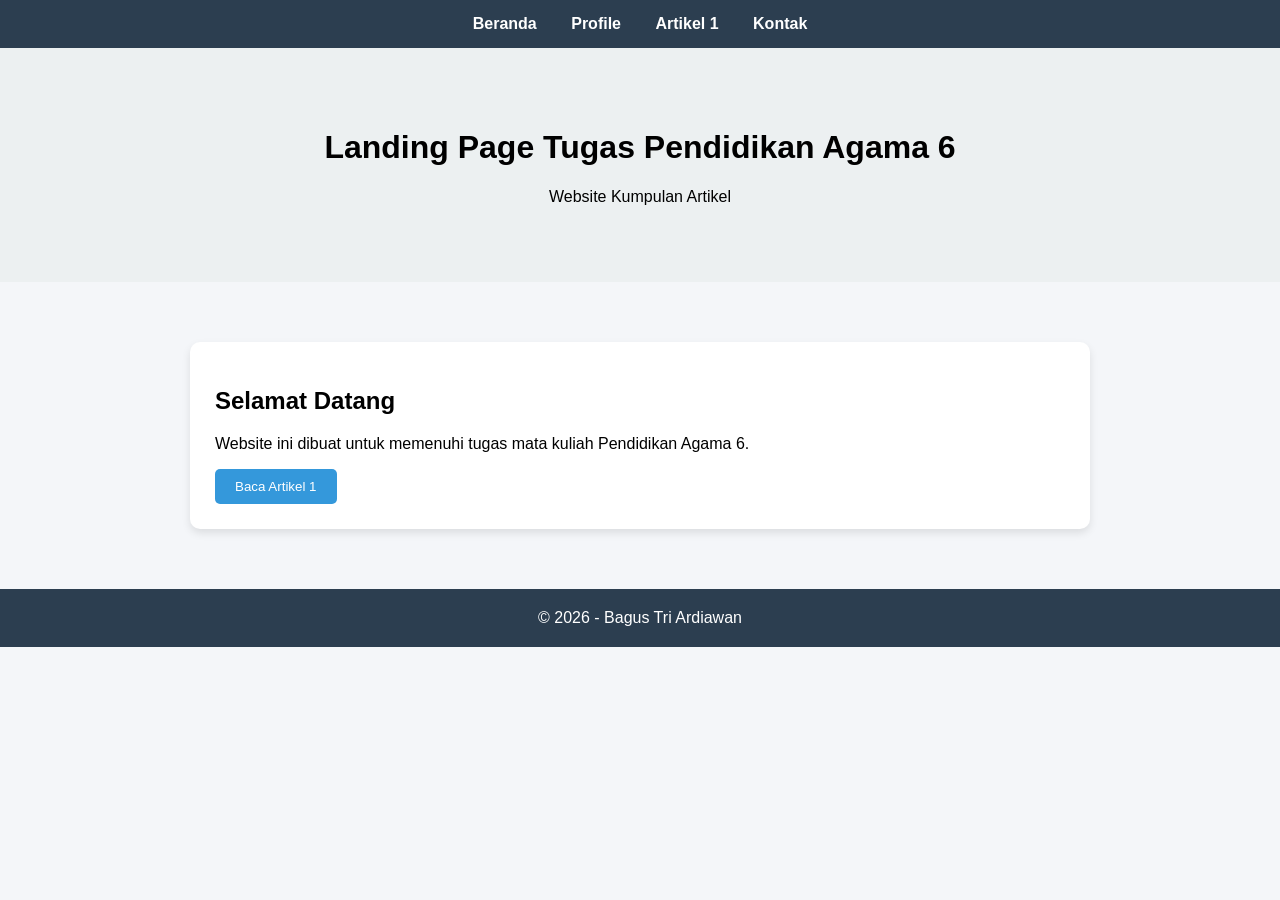
==== index.html @ aa397004 "Artikel pertama" ====
<!DOCTYPE html>
<html>
<head>
    <title>Landing Page Tugas Pendidikan Agama 6 </title>
    <link rel="stylesheet" href="style.css">
</head>
<body>

<nav>
    <a href="index.html">Beranda</a>
    <a href="profile.html">Profile</a>
    <a href="artikel1.html">Artikel 1</a>
    <a href="kontak.html">Kontak</a>
</nav>

<header>
    <h1>Landing Page Tugas Pendidikan Agama 6</h1>
    <p>Website Kumpulan Artikel</p>
</header>

<div class="container">
    <div class="card">
        <h2>Selamat Datang</h2>
        <p>
            Website ini dibuat untuk memenuhi tugas mata kuliah Pendidikan Agama 6.
        </p>
        <a href="artikel1.html">
            <button>Baca Artikel 1</button>
        </a>
    </div>
</div>

<footer>
    © 2026 - Bagus Tri Ardiawan
</footer>

</body>
</html>
---- style.css ----
body {
    margin: 0;
    font-family: Arial, sans-serif;
    background-color: #f4f6f9;
}

nav {
    background-color: #2c3e50;
    padding: 15px;
    text-align: center;
}

nav a {
    color: white;
    margin: 0 15px;
    text-decoration: none;
    font-weight: bold;
}

nav a:hover {
    color: #3498db;
}

header {
    text-align: center;
    padding: 60px 20px;
    background-color: #ecf0f1;
}

.container {
    max-width: 900px;
    margin: 40px auto;
    padding: 20px;
}

.card {
    background: white;
    padding: 25px;
    border-radius: 10px;
    box-shadow: 0 4px 8px rgba(0,0,0,0.1);
}

button {
    background-color: #3498db;
    color: white;
    padding: 10px 20px;
    border: none;
    border-radius: 5px;
    cursor: pointer;
}

button:hover {
    background-color: #2980b9;
}

footer {
    text-align: center;
    padding: 20px;
    background-color: #2c3e50;
    color: white;
    margin-top: 40px;
}

input, textarea {
    width: 100%;
    padding: 8px;
    margin-top: 5px;
    margin-bottom: 15px;
}
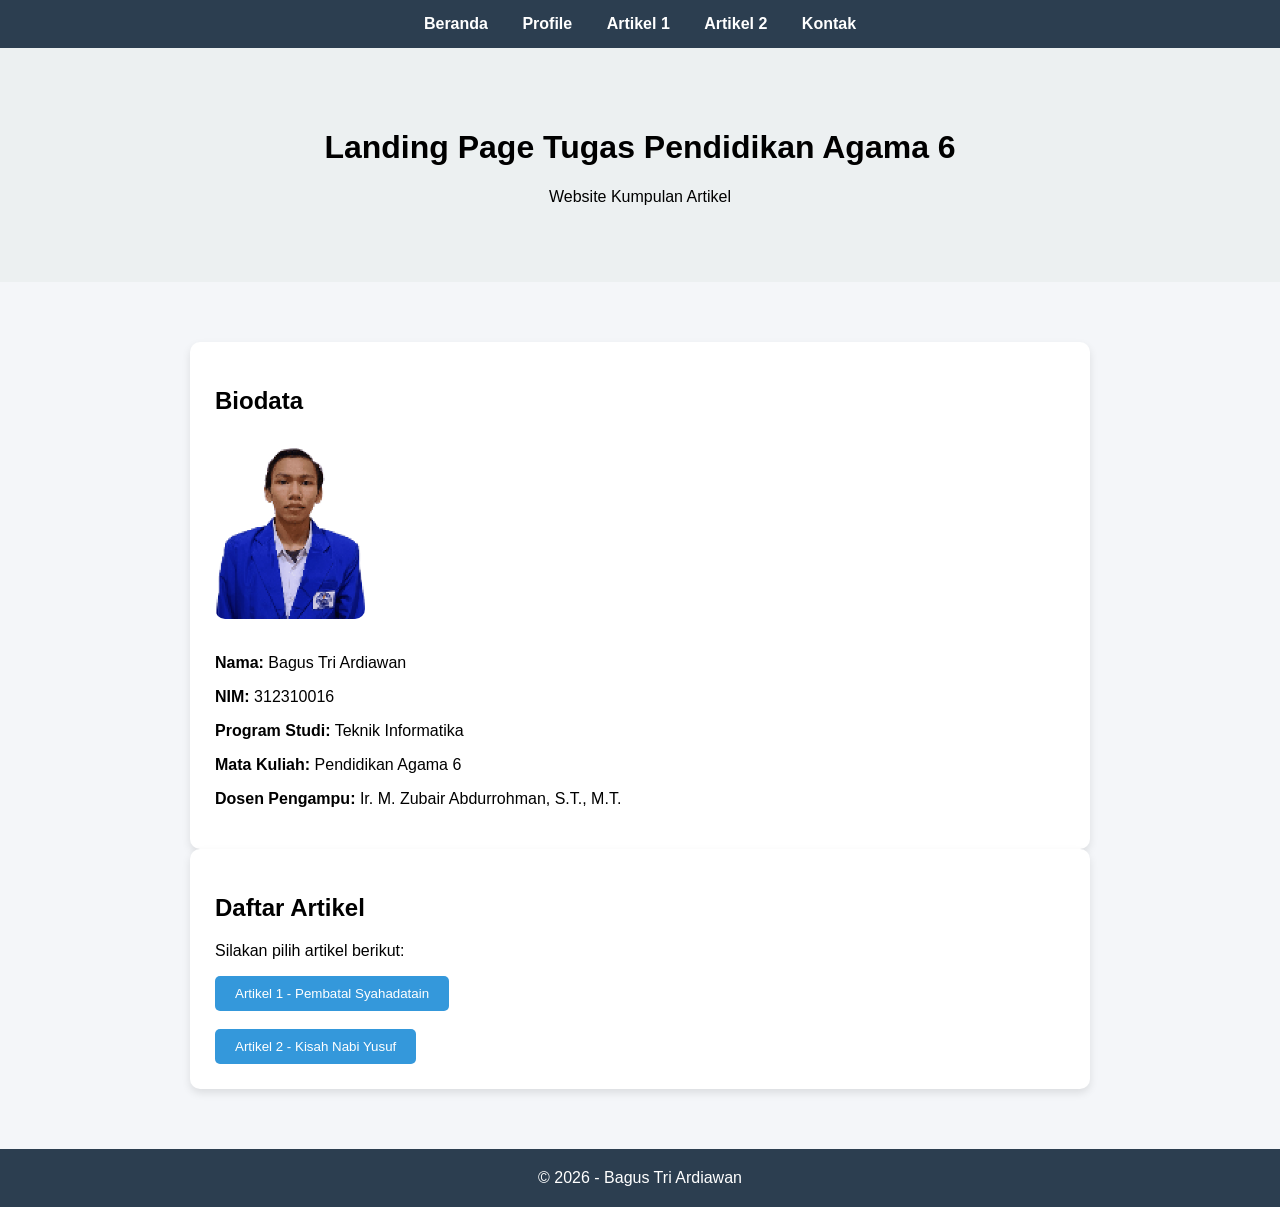
==== commit 67bb4005: "Tambahin artikel 2" ====
--- a/index.html
+++ b/index.html
@@ -1,7 +1,7 @@
 <!DOCTYPE html>
 <html>
 <head>
-    <title>Landing Page Tugas Pendidikan Agama 6 </title>
+    <title>Landing Page Tugas Pendidikan Agama 6</title>
     <link rel="stylesheet" href="style.css">
 </head>
 <body>
@@ -10,6 +10,7 @@
     <a href="index.html">Beranda</a>
     <a href="profile.html">Profile</a>
     <a href="artikel1.html">Artikel 1</a>
+    <a href="artikel2.html">Artikel 2</a>
     <a href="kontak.html">Kontak</a>
 </nav>
 
@@ -19,15 +20,41 @@
 </header>
 
 <div class="container">
+
+    <!-- Biodata WAJIB di halaman depan -->
     <div class="card">
-        <h2>Selamat Datang</h2>
-        <p>
-            Website ini dibuat untuk memenuhi tugas mata kuliah Pendidikan Agama 6.
-        </p>
+
+    <h2>Biodata</h2>
+
+    <!-- Foto Profil -->
+    <img src="bagusss.png" alt="Foto Profil" class="profile-img">
+
+    <p><strong>Nama:</strong> Bagus Tri Ardiawan</p>
+    <p><strong>NIM:</strong> 312310016</p>
+    <p><strong>Program Studi:</strong> Teknik Informatika</p>
+    <p><strong>Mata Kuliah:</strong> Pendidikan Agama 6</p>
+    <p><strong>Dosen Pengampu:</strong> Ir. M. Zubair Abdurrohman, S.T., M.T.</p>
+
+</div>
+
+    <!-- Daftar Artikel -->
+    <div class="card">
+        <h2>Daftar Artikel</h2>
+
+        <p>Silakan pilih artikel berikut:</p>
+
         <a href="artikel1.html">
-            <button>Baca Artikel 1</button>
+            <button>Artikel 1 - Pembatal Syahadatain</button>
         </a>
+
+        <br><br>
+
+        <a href="artikel2.html">
+            <button>Artikel 2 - Kisah Nabi Yusuf</button>
+        </a>
+
     </div>
+
 </div>
 
 <footer>
--- a/style.css
+++ b/style.css
@@ -66,4 +66,9 @@
     padding: 8px;
     margin-top: 5px;
     margin-bottom: 15px;
+}
+.profile-img {
+    width: 150px;
+    border-radius: 10px;
+    margin-bottom: 15px;
 }
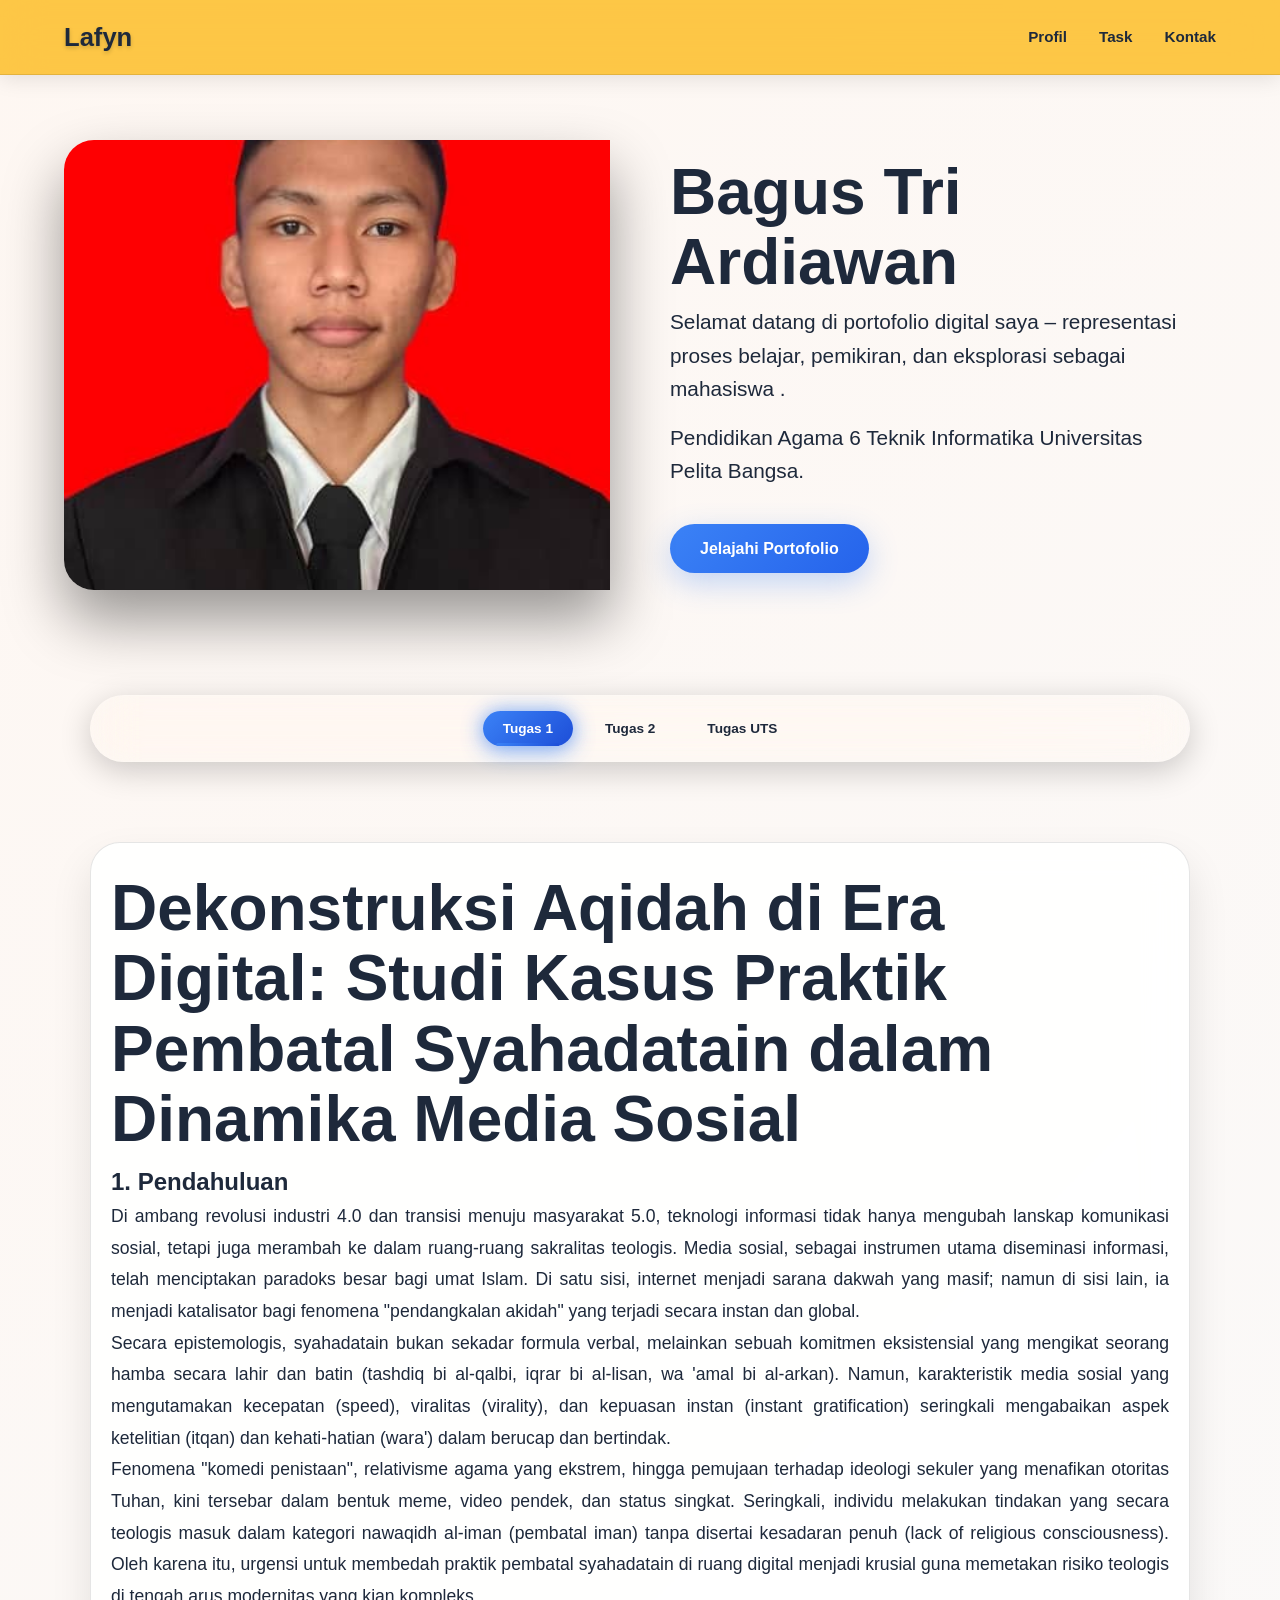
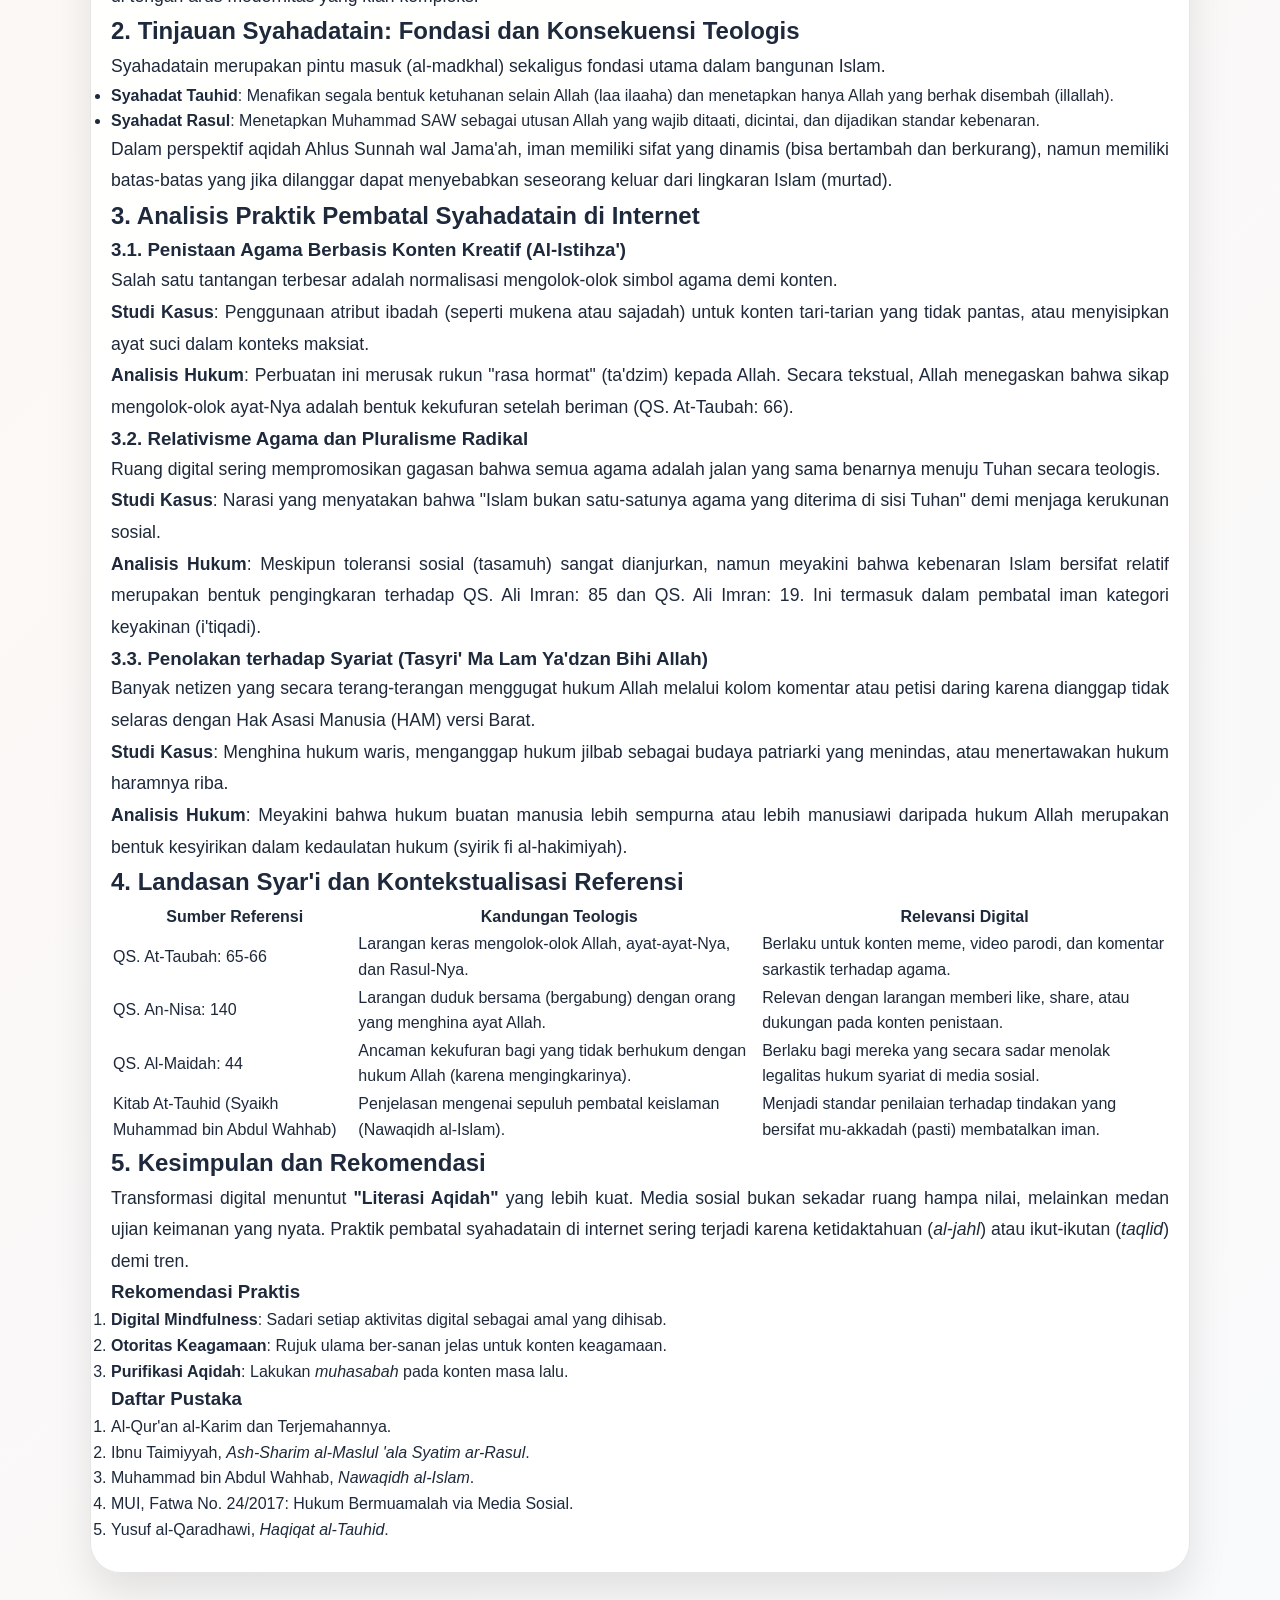
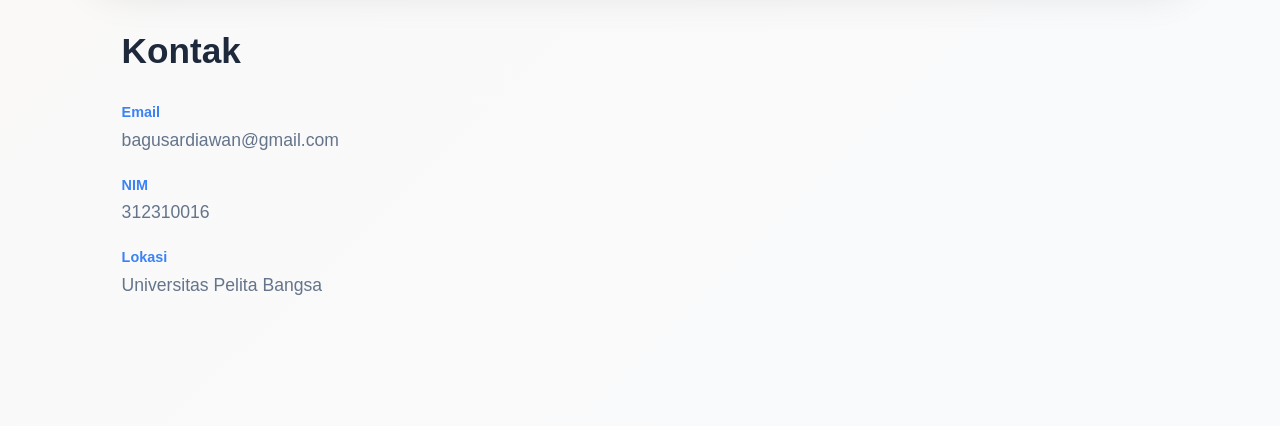
==== commit be8e8836: "Update UTS" ====
--- a/index.html
+++ b/index.html
@@ -1,65 +1,101 @@
-<!DOCTYPE html>
-<html>
-<head>
-    <title>Landing Page Tugas Pendidikan Agama 6</title>
-    <link rel="stylesheet" href="style.css">
-</head>
-<body>
+<!doctype html>
+<html lang="en">
+  <head>
+    <meta charset="UTF-8" />
+    <meta name="viewport" content="width=device-width, initial-scale=1.0" />
+    <title>Profil</title>
+    <link rel="stylesheet" href="style/style.css" />
+    <link rel="stylesheet" href="style/stylebtn.css" />
+    <link rel="stylesheet" href="style/stylechange.css" />
+  </head>
+  <body>
+    <nav class="navbar" id="navbar">
+      <a href="#profil" class="nav-logo">Lafyn</a>
+      <input type="checkbox" id="menu-toggle" class="menu-checkbox" />
+      <label for="menu-toggle" class="hamburger">
+        <span></span>
+        <span></span>
+        <span></span>
+      </label>
 
-<nav>
-    <a href="index.html">Beranda</a>
-    <a href="profile.html">Profile</a>
-    <a href="artikel1.html">Artikel 1</a>
-    <a href="artikel2.html">Artikel 2</a>
-    <a href="kontak.html">Kontak</a>
-</nav>
+      <ul class="nav-links">
+        <li><a href="#profil">Profil</a></li>
+        <li><a href="#task">Task</a></li>
+        <li><a href="#contact">Kontak</a></li>
+        <!-- <li><a href="#" class="nav-cta">Get Started</a></li> -->
+      </ul>
+    </nav>
+    <div class="container">
+      <div class="content-profil" id="profil">
+        <div class="hero-foto">
+          <img
+            src="src/bagusss.jpeg"
+            alt="Profil Bagus Tri Ardiawan"
+            title="NIM: 312310016"
+          />
+          <div class="foto-overlay"></div>
+        </div>
+        <div class="profil-teks">
+          <h1>Bagus Tri Ardiawan</h1>
+          <h5>
+            Selamat datang di portofolio digital saya – representasi proses
+            belajar, pemikiran, dan eksplorasi sebagai mahasiswa .
+          </h5>
+          <h5>
+            Pendidikan Agama 6 Teknik Informatika Universitas Pelita
+            Bangsa.
+          </h5>
+          <a href="#task" class="cta-btn">Jelajahi Portofolio</a>
+        </div>
+      </div>
+      <div class="wrapper-task" id="task">
+        <section class="btn-task">
+          <button class="btn-tugas active" onclick="showtask('tugas1', this)">
+            Tugas 1
+          </button>
+          <button class="btn-tugas" onclick="showtask('tugas2', this)">
+            Tugas 2
+          </button>
+          <button class="btn-tugas" onclick="showtask('tugasUts', this)">
+            Tugas UTS
+          </button>
+        </section>
+        <div class="content-task">
+          <div class="task-page active" id="tugas1">
+            <p class="loading">Memuat Tugas 1...</p>
+          </div>
 
-<header>
-    <h1>Landing Page Tugas Pendidikan Agama 6</h1>
-    <p>Website Kumpulan Artikel</p>
-</header>
+          <div class="task-page" id="tugas2">
+            <p class="loading">Memuat Tugas 2...</p>
+          </div>
 
-<div class="container">
+          <div class="task-page" id="tugasUts">
+            <p class="loading">Memuat Tugas UTS...</p>
+          </div>
+        </div>
+      </div>
+      <section class="contact-section" id="contact">
+        <div class="contact-container">
+          <div class="contact-info">
+            <h2>Kontak</h2>
+            <div class="contact-detail">
+              <span>Email</span>
+              <p>bagusardiawan@gmail.com</p>
+            </div>
 
-    <!-- Biodata WAJIB di halaman depan -->
-    <div class="card">
+            <div class="contact-detail">
+              <span>NIM</span>
+              <p>312310016</p>
+            </div>
 
-    <h2>Biodata</h2>
-
-    <!-- Foto Profil -->
-    <img src="bagusss.png" alt="Foto Profil" class="profile-img">
-
-    <p><strong>Nama:</strong> Bagus Tri Ardiawan</p>
-    <p><strong>NIM:</strong> 312310016</p>
-    <p><strong>Program Studi:</strong> Teknik Informatika</p>
-    <p><strong>Mata Kuliah:</strong> Pendidikan Agama 6</p>
-    <p><strong>Dosen Pengampu:</strong> Ir. M. Zubair Abdurrohman, S.T., M.T.</p>
-
-</div>
-
-    <!-- Daftar Artikel -->
-    <div class="card">
-        <h2>Daftar Artikel</h2>
-
-        <p>Silakan pilih artikel berikut:</p>
-
-        <a href="artikel1.html">
-            <button>Artikel 1 - Pembatal Syahadatain</button>
-        </a>
-
-        <br><br>
-
-        <a href="artikel2.html">
-            <button>Artikel 2 - Kisah Nabi Yusuf</button>
-        </a>
-
+            <div class="contact-detail">
+              <span>Lokasi</span>
+              <p>Universitas Pelita Bangsa</p>
+            </div>
+          </div>
+        </div>
+      </section>
     </div>
-
-</div>
-
-<footer>
-    © 2026 - Bagus Tri Ardiawan
-</footer>
-
-</body>
-</html>+  </body>
+  <script src="main/main.js"></script>
+</html>
--- a/style/style.css
+++ b/style/style.css
@@ -0,0 +1,514 @@
+/* css baru */
+/* ================= ROOT VARIABLES ================= */
+:root {
+  --primary-color: #f97316;
+  --text-main: #1e293b;
+  --text-muted: #64748b;
+  --bg-light: #fef7f2;
+  --card-bg: rgba(255, 255, 255, 0.9);
+  --nav-height: 75px;
+  --nav-bg: rgba(253, 193, 52, 0.9);
+  --accent: #0ea5e9;
+  --glass-border: rgba(0, 0, 0, 0.1);
+  --transition: all 0.3s ease;
+}
+
+#profil,
+#task,
+#contact {
+  scroll-margin-top: 80px; /* sama dengan tinggi navbar */
+}
+/* ================= RESET ================= */
+* {
+  margin: 0;
+  padding: 0;
+  box-sizing: border-box;
+}
+
+body {
+  font-family: "Inter", sans-serif;
+  line-height: 1.6;
+  color: var(--text-main);
+  background: linear-gradient(135deg, var(--bg-light) 0%, #f8fafc 100%);
+  -webkit-font-smoothing: antialiased;
+}
+
+/* ================= NAVBAR ================= */
+.navbar {
+  position: fixed;
+  top: 0;
+  left: 0;
+  right: 0;
+
+  height: var(--nav-height);
+  display: flex;
+  justify-content: space-between;
+  align-items: center;
+  padding: 0 5%;
+
+  background: var(--nav-bg);
+  backdrop-filter: blur(20px) saturate(180%);
+  -webkit-backdrop-filter: blur(20px);
+  border-bottom: 1px solid var(--glass-border);
+  box-shadow: 0 4px 20px rgba(0, 0, 0, 0.1);
+  z-index: 1000;
+}
+
+.nav-logo {
+  font-size: 1.6rem;
+  font-weight: 800;
+  color: var(--text-main);
+  text-decoration: none;
+  text-shadow: 0 2px 4px rgba(0, 0, 0, 0.2);
+}
+
+.nav-logo span {
+  color: var(--accent);
+}
+
+/* ================= HAMBURGER ================= */
+.menu-checkbox {
+  position: absolute;
+  opacity: 0;
+  pointer-events: none;
+}
+
+.hamburger {
+  display: none;
+  flex-direction: column;
+  gap: 5px;
+  cursor: pointer;
+  z-index: 1001;
+}
+
+.hamburger span {
+  width: 28px;
+  height: 3px;
+  background: #fff;
+  border-radius: 10px;
+  transition: 0.3s;
+}
+
+/* ================= NAV LINKS ================= */
+.nav-links {
+  list-style: none;
+  display: flex;
+  align-items: center;
+  gap: 2rem;
+}
+
+.nav-links a {
+  color: #1e293b;
+  text-decoration: none;
+  font-weight: 600;
+  font-size: 0.95rem;
+  transition: var(--transition);
+}
+
+.nav-links a:hover {
+  color: var(--text-main);
+  text-shadow: 0 2px 4px rgba(0, 0, 0, 0.2);
+}
+
+/* ================= CONTAINER ================= */
+.container {
+  width: 90%;
+  max-width: 1200px;
+  margin: 0 auto;
+  padding-top: calc(var(--nav-height) + 40px);
+  padding-bottom: 60px;
+}
+
+/* ================= PROFIL ================= */
+.content-profil {
+  display: grid;
+  grid-template-columns: 1fr 1fr;
+  gap: 60px;
+  align-items: center;
+  min-height: 500px;
+  position: relative;
+}
+
+.hero-foto {
+  position: relative;
+  height: 450px;
+  border-radius: 30px 0 0 30px;
+  overflow: hidden;
+  box-shadow: 0 30px 60px rgba(0, 0, 0, 0.4);
+}
+
+@media (max-width: 767px) {
+  .hero-foto {
+    height: 350px;
+    max-width: 300px;
+  }
+}
+
+.hero-foto img {
+  width: 100%;
+  height: 100%;
+  object-fit: cover;
+  transition: transform 0.5s ease;
+}
+
+.hero-foto:hover img {
+  transform: scale(1.05);
+}
+
+.foto-overlay {
+  position: absolute;
+  top: 0;
+  left: 0;
+  right: 0;
+  bottom: 0;
+  background: linear-gradient(
+    135deg,
+    rgba(37, 99, 235, 0.4),
+    rgba(59, 130, 246, 0.2)
+  );
+  opacity: 0;
+  transition: opacity 0.3s ease;
+}
+
+.hero-foto:hover .foto-overlay {
+  opacity: 1;
+}
+
+.profil-teks {
+  text-align: left;
+}
+
+/* ================= TYPOGRAPHY ================= */
+h1 {
+  font-size: clamp(2.2rem, 5vw, 4rem);
+  margin-bottom: 0.5rem;
+  line-height: 1.1;
+  animation: fadeInUp 1s ease-out;
+}
+
+@keyframes fadeInUp {
+  from {
+    opacity: 0;
+    transform: translateY(30px);
+  }
+  to {
+    opacity: 1;
+    transform: translateY(0);
+  }
+}
+
+.cta-btn {
+  display: inline-block;
+  margin-top: 20px;
+  padding: 12px 30px;
+  background: linear-gradient(135deg, #3b82f6, #2563eb);
+  color: white;
+  text-decoration: none;
+  border-radius: 50px;
+  font-weight: 600;
+  transition: all 0.3s ease;
+  box-shadow: 0 10px 30px rgba(59, 130, 246, 0.3);
+}
+
+.cta-btn:hover {
+  transform: translateY(-3px);
+  box-shadow: 0 15px 40px rgba(59, 130, 246, 0.4);
+}
+
+.profil-teks h5 {
+  animation: fadeInUp 1s ease-out 0.2s both;
+}
+
+.hero-foto {
+  animation: slideInLeft 1s ease-out;
+}
+
+h5 {
+  font-size: clamp(0.9rem, 3vw, 1.3rem);
+  margin-bottom: 1rem;
+  font-weight: 400;
+}
+
+p {
+  color: var(--text-main);
+  font-size: clamp(0.95rem, 2vw, 1.1rem);
+  line-height: 1.8;
+}
+
+/* ================= TASK SECTION ================= */
+.wrapper-task {
+  margin-top: 40px;
+}
+
+.content-task {
+  margin-top: 0;
+  background: var(--card-bg);
+  backdrop-filter: blur(20px);
+  border: 1px solid var(--glass-border);
+  border-radius: 30px;
+  padding: 30px;
+  box-shadow: 0 20px 40px rgba(0, 0, 0, 0.1);
+}
+
+.task-page nav.navbar {
+  display: none !important;
+}
+
+.task-page .task-content {
+  padding: 0;
+}
+
+.header-task {
+  text-align: center;
+  margin-bottom: 30px;
+}
+
+.isi-task {
+  display: flex;
+  flex-direction: column; /* MOBILE FIRST */
+  gap: 40px;
+  align-items: center;
+  text-align: center;
+}
+
+.isi-task img {
+  width: 100%;
+}
+
+.teks h3 {
+  font-size: 1.8rem;
+}
+
+.teks h4 {
+  margin-top: 20px;
+  font-size: 1.2rem;
+  font-weight: 300;
+}
+
+li {
+  word-break: break-all;
+  text-align: justify;
+}
+
+/* ================= TABLET+ ================= */
+@media (max-width: 767px) {
+  .content-profil {
+    grid-template-columns: 1fr;
+    gap: 40px;
+    text-align: center;
+  }
+
+  .hero-foto {
+    border-radius: 30px;
+    height: 400px;
+    width: 100%;
+    max-width: 350px;
+    margin: 0 auto;
+  }
+
+  .profil-teks {
+    text-align: center;
+  }
+}
+
+@media (min-width: 768px) {
+  .content-profil {
+    grid-template-columns: 1fr 1fr;
+  }
+
+  .profil-teks {
+    padding-right: 20px;
+  }
+}
+
+.daftar-ayat {
+  list-style: none;
+  padding-left: 0;
+}
+
+.daftar-ayat li {
+  position: relative;
+  padding-left: 28px;
+  margin-bottom: 15px;
+  line-height: 1.7;
+}
+
+.daftar-ayat li::before {
+  content: "•";
+  position: absolute;
+  left: 0;
+  color: #3b82f6;
+  font-size: 1.2rem;
+}
+
+/* ================= CONTACT SECTION ================= */
+.contact-section {
+  padding: 50px 5%;
+}
+
+.contact-container {
+  max-width: 1100px;
+  margin: auto;
+  display: flex;
+  flex-direction: column;
+  gap: 60px;
+}
+
+/* INFO */
+.contact-info h2 {
+  font-size: 2.2rem;
+  margin-bottom: 20px;
+}
+
+.contact-info p {
+  color: var(--text-muted);
+  margin-bottom: 20px;
+}
+
+.contact-detail span {
+  font-size: 0.9rem;
+  color: #3b82f6;
+  font-weight: 600;
+}
+
+.contact-detail p {
+  margin-bottom: 15px;
+}
+
+/* FORM */
+.contact-form {
+  background: rgba(255, 255, 255, 0.05);
+  padding: 40px;
+  border-radius: 20px;
+  backdrop-filter: blur(10px);
+  border: 1px solid rgba(255, 255, 255, 0.08);
+  display: flex;
+  flex-direction: column;
+  gap: 20px;
+}
+
+.form-group input,
+.form-group textarea {
+  width: 100%;
+  padding: 14px 16px;
+  border-radius: 12px;
+  border: 1px solid rgba(255, 255, 255, 0.1);
+  background: rgba(255, 255, 255, 0.03);
+  color: #fff;
+  font-size: 0.95rem;
+  outline: none;
+  transition: 0.3s ease;
+}
+
+.form-group input:focus,
+.form-group textarea:focus {
+  border-color: #3b82f6;
+  box-shadow: 0 0 0 3px rgba(59, 130, 246, 0.2);
+}
+
+.contact-form button {
+  padding: 14px;
+  border: none;
+  border-radius: 12px;
+  background: #3b82f6;
+  color: white;
+  font-weight: 600;
+  cursor: pointer;
+  transition: 0.3s ease;
+}
+
+.contact-form button:hover {
+  background: #2563eb;
+  transform: translateY(-2px);
+}
+.wrapper-task {
+  position: relative;
+  max-width: 1100px;
+  margin: 80px auto 0;
+}
+
+h4,
+p {
+  text-align: justify;
+}
+
+/* ================= DESKTOP ================= */
+@media (min-width: 992px) {
+  .contact-container {
+    flex-direction: row;
+    justify-content: space-between;
+    align-items: flex-start;
+  }
+
+  .contact-info {
+    flex: 1;
+  }
+
+  .contact-form {
+    flex: 1;
+  }
+
+  .gambar-uts2 {
+    img {
+      width: 100vh;
+      height: auto;
+      max-width: 500vh;
+    }
+  }
+}
+
+/* ================= MOBILE MENU ================= */
+@media (max-width: 992px) {
+  .nav-links {
+    position: fixed;
+    top: 0;
+    right: -100%;
+    width: 260px;
+    height: 100vh;
+    background: #1a1d21;
+    flex-direction: column;
+    padding: 100px 40px;
+    gap: 20px;
+    transition: 0.4s ease;
+    box-shadow: -10px 0 30px rgba(0, 0, 0, 0.5);
+  }
+
+  .menu-checkbox:checked ~ .nav-links {
+    right: 0;
+  }
+
+  .hamburger {
+    display: flex;
+  }
+}
+
+@media (max-width: 770px) {
+  .gambar-uts {
+    img {
+      width: 100%;
+      height: auto;
+      max-width: 400px;
+    }
+  }
+  .gambar-tugas2 {
+    img {
+      width: 400vh;
+      height: auto;
+      max-width: 300px;
+    }
+  }
+}
+
+/* FIX OFFSET MOBILE */
+html,
+body {
+  scroll-behavior: smooth;
+  overflow-x: hidden;
+}
+
+.content-task {
+  width: 100%;
+  max-width: 1100px;
+  margin: 80px auto 0;
+  padding: 30px 20px;
+}
--- a/style/stylebtn.css
+++ b/style/stylebtn.css
@@ -0,0 +1,67 @@
+:root {
+  --primary-gradient: linear-gradient(135deg, #3b82f6, #1d4ed8);
+  --glow-neon: 0 0 20px rgba(59, 130, 246, 0.6);
+  --glass-bg: rgba(255, 255, 255, 0.05);
+  --transition: all 0.4s cubic-bezier(0.25, 0.46, 0.45, 0.94);
+}
+
+.btn-task {
+  position: static;
+  display: flex;
+  justify-content: center;
+  margin-bottom: 20px;
+  background: var(--glass-bg);
+  backdrop-filter: blur(20px) saturate(180%);
+  border: 1px solid rgba(255, 255, 255, 0.1);
+  border-radius: 50px;
+  padding: 15px 25px;
+  gap: 12px;
+  box-shadow: 0 8px 32px rgba(0, 0, 0, 0.2);
+}
+
+.btn-tugas {
+  position: relative;
+  padding: 10px 20px;
+  border: none;
+  background: transparent;
+  color: var(--text-main);
+  font-weight: 600;
+  font-size: 0.85rem;
+  border-radius: 20px;
+  cursor: pointer;
+  transition: var(--transition);
+  min-width: 80px;
+  text-align: center;
+}
+
+.btn-tugas::before {
+  content: "";
+  position: absolute;
+  bottom: 0;
+  left: 50%;
+  width: 0;
+  height: 3px;
+  background: var(--primary-gradient);
+  transform: translateX(-50%);
+  transition: var(--transition);
+  border-radius: 2px;
+}
+
+.btn-tugas:hover {
+  background: var(--glass-bg);
+  transform: translateY(-2px);
+  box-shadow: var(--glow-neon);
+  color: white;
+}
+
+.btn-tugas.active {
+  background: var(--primary-gradient);
+  color: white;
+  box-shadow:
+    var(--glow-neon),
+    0 8px 25px rgba(59, 130, 246, 0.3);
+}
+
+.btn-tugas.active::before {
+  width: 70%;
+}
--- a/style/stylechange.css
+++ b/style/stylechange.css
@@ -0,0 +1,24 @@
+.task-page {
+  position: absolute;
+  top: 0;
+  left: 0;
+  width: 100%;
+  opacity: 0;
+  transform: translateX(50px);
+  transition: all 0.5s cubic-bezier(0.25, 0.46, 0.45, 0.94);
+  pointer-events: none;
+}
+
+.task-page.active {
+  opacity: 1;
+  transform: translateX(0);
+  position: relative;
+  pointer-events: auto;
+}
+
+/* Slide container */
+.content-task {
+  position: relative;
+  overflow: hidden;
+  border-radius: 30px;
+}
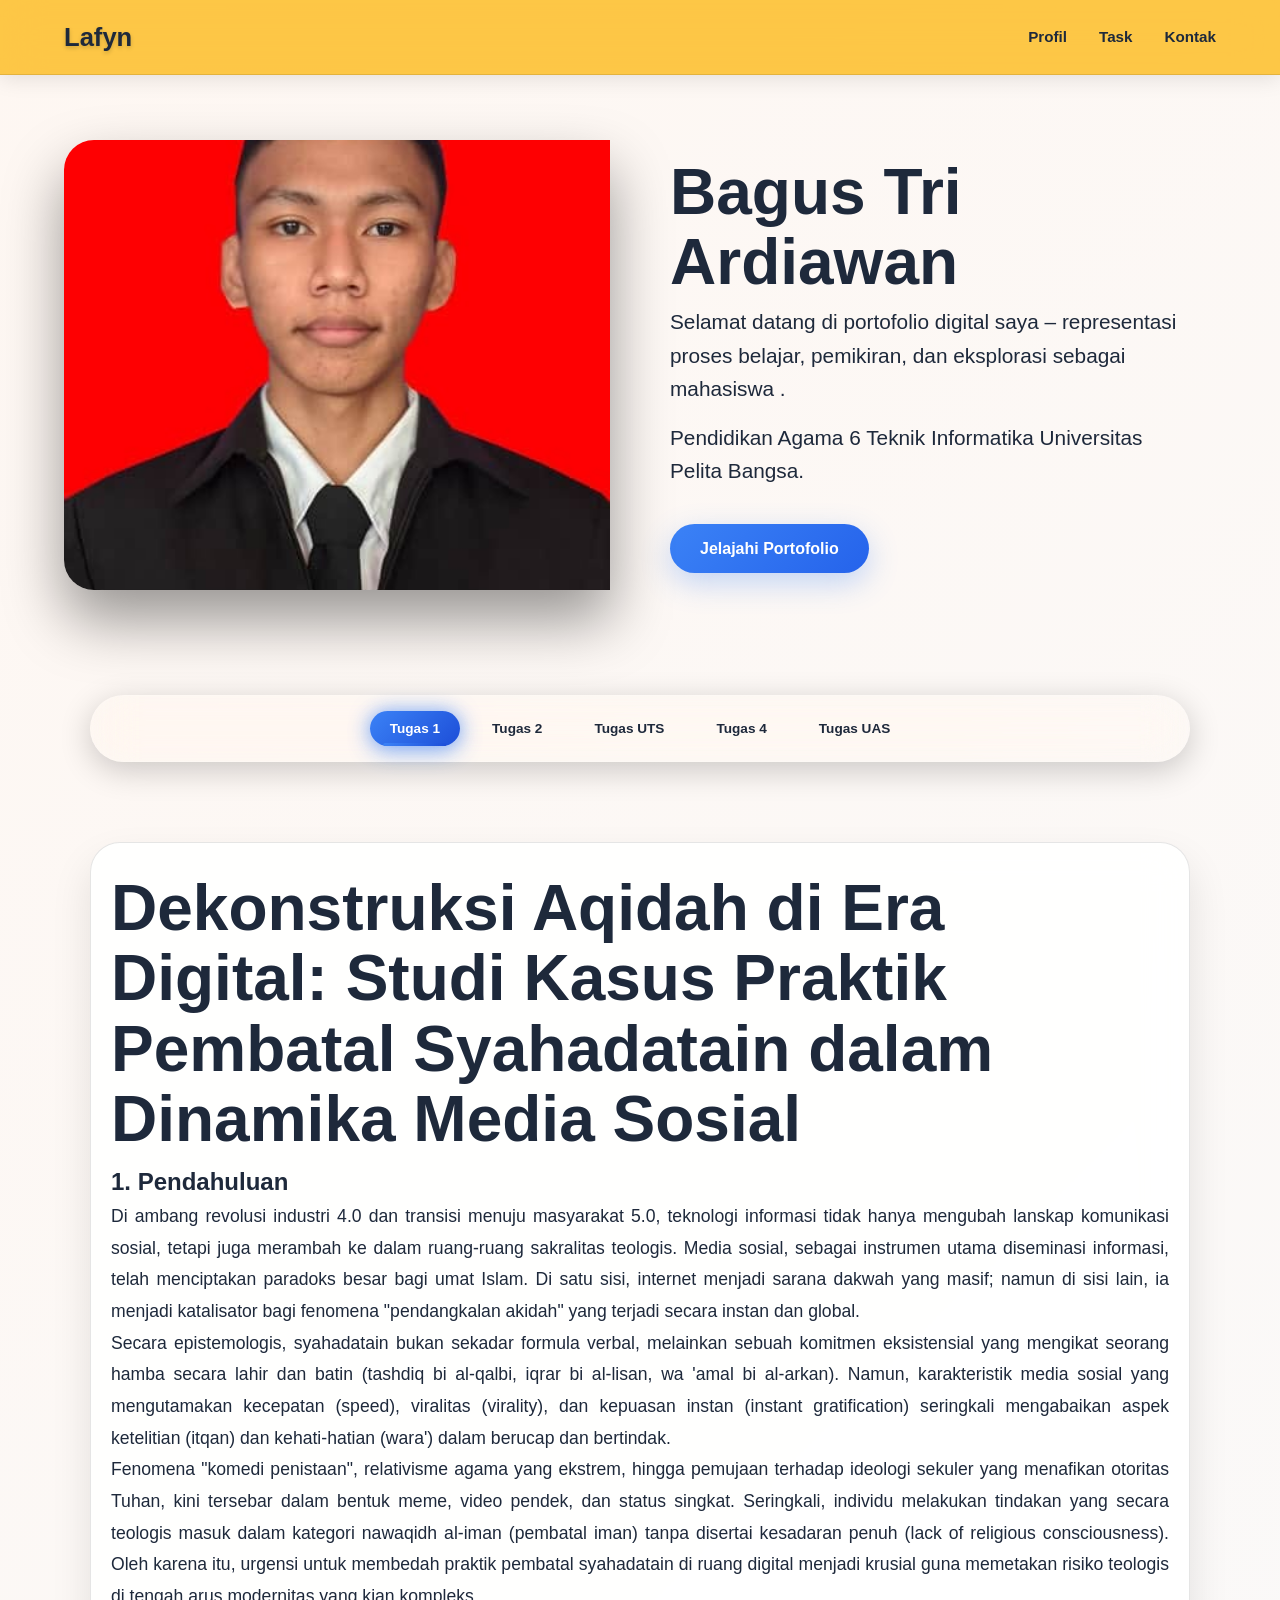
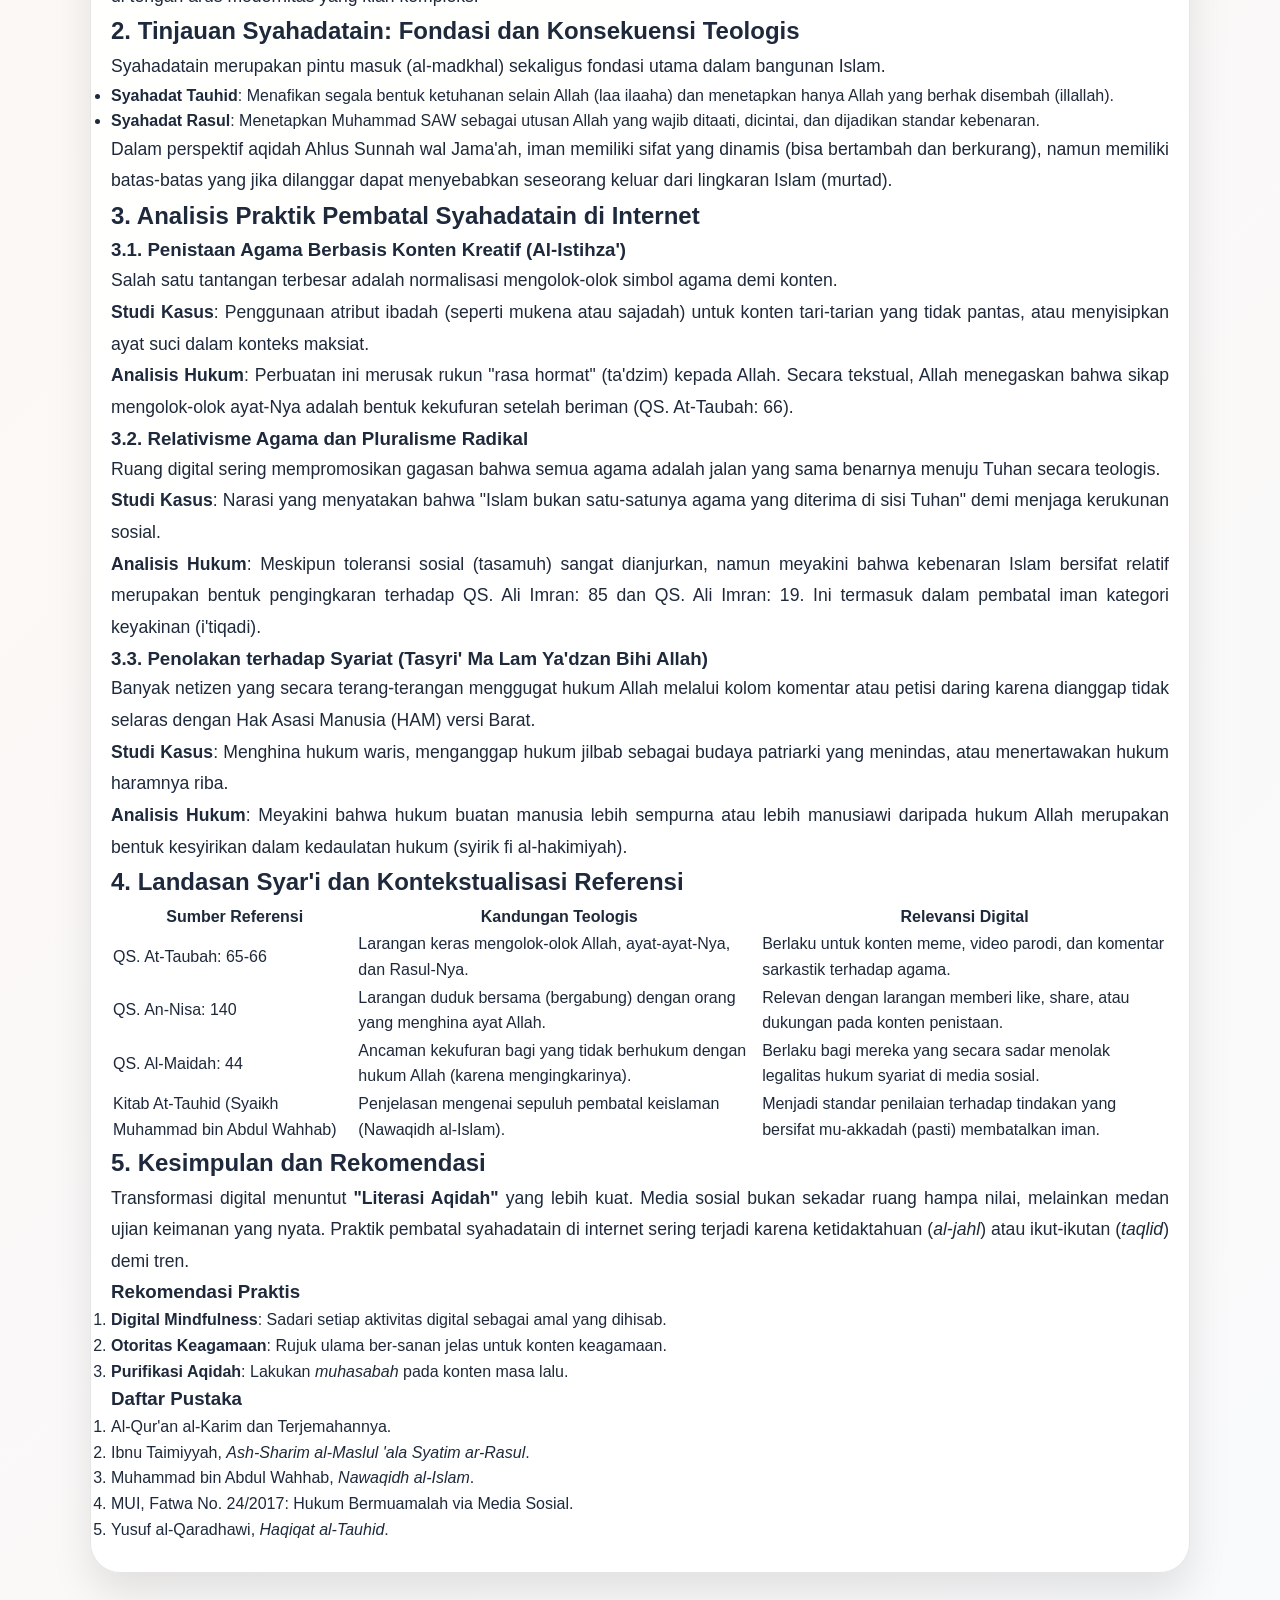
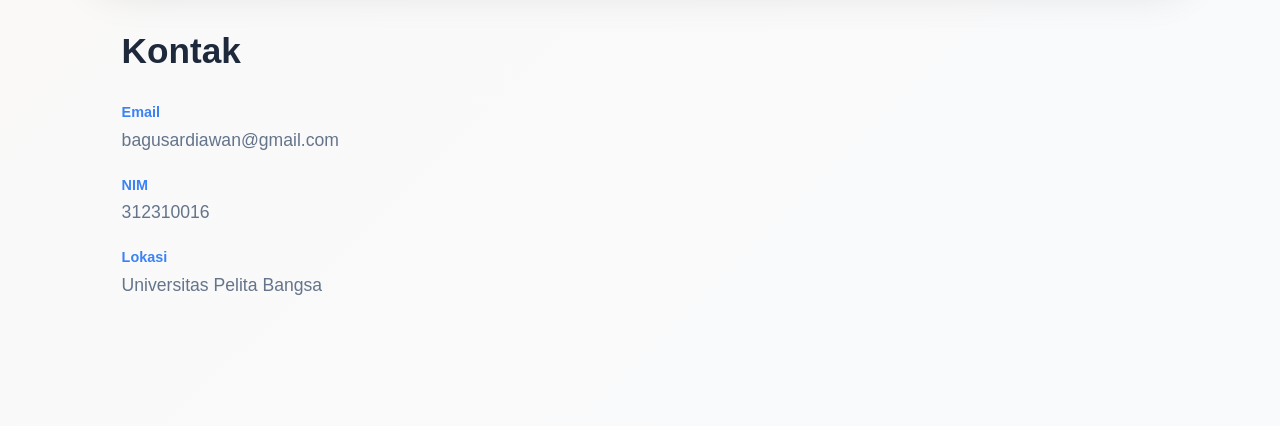
==== commit 8485f29c: "UAS" ====
--- a/index.html
+++ b/index.html
@@ -42,8 +42,7 @@
             belajar, pemikiran, dan eksplorasi sebagai mahasiswa .
           </h5>
           <h5>
-            Pendidikan Agama 6 Teknik Informatika Universitas Pelita
-            Bangsa.
+            Pendidikan Agama 6 Teknik Informatika Universitas Pelita Bangsa.
           </h5>
           <a href="#task" class="cta-btn">Jelajahi Portofolio</a>
         </div>
@@ -59,6 +58,12 @@
           <button class="btn-tugas" onclick="showtask('tugasUts', this)">
             Tugas UTS
           </button>
+          <button class="btn-tugas" onclick="showtask('tugas4', this)">
+            Tugas 4
+          </button>
+          <button class="btn-tugas" onclick="showtask('tugasUas', this)">
+            Tugas UAS
+          </button>
         </section>
         <div class="content-task">
           <div class="task-page active" id="tugas1">
@@ -72,8 +77,16 @@
           <div class="task-page" id="tugasUts">
             <p class="loading">Memuat Tugas UTS...</p>
           </div>
+
+          <div class="task-page" id="tugas4">
+            <p class="loading">Memuat Tugas 4...</p>
+          </div>
+          <div class="task-page" id="tugasUas">
+            <p class="loading">Memuat Tugas UAS...</p>
+          </div>
         </div>
       </div>
+
       <section class="contact-section" id="contact">
         <div class="contact-container">
           <div class="contact-info">
